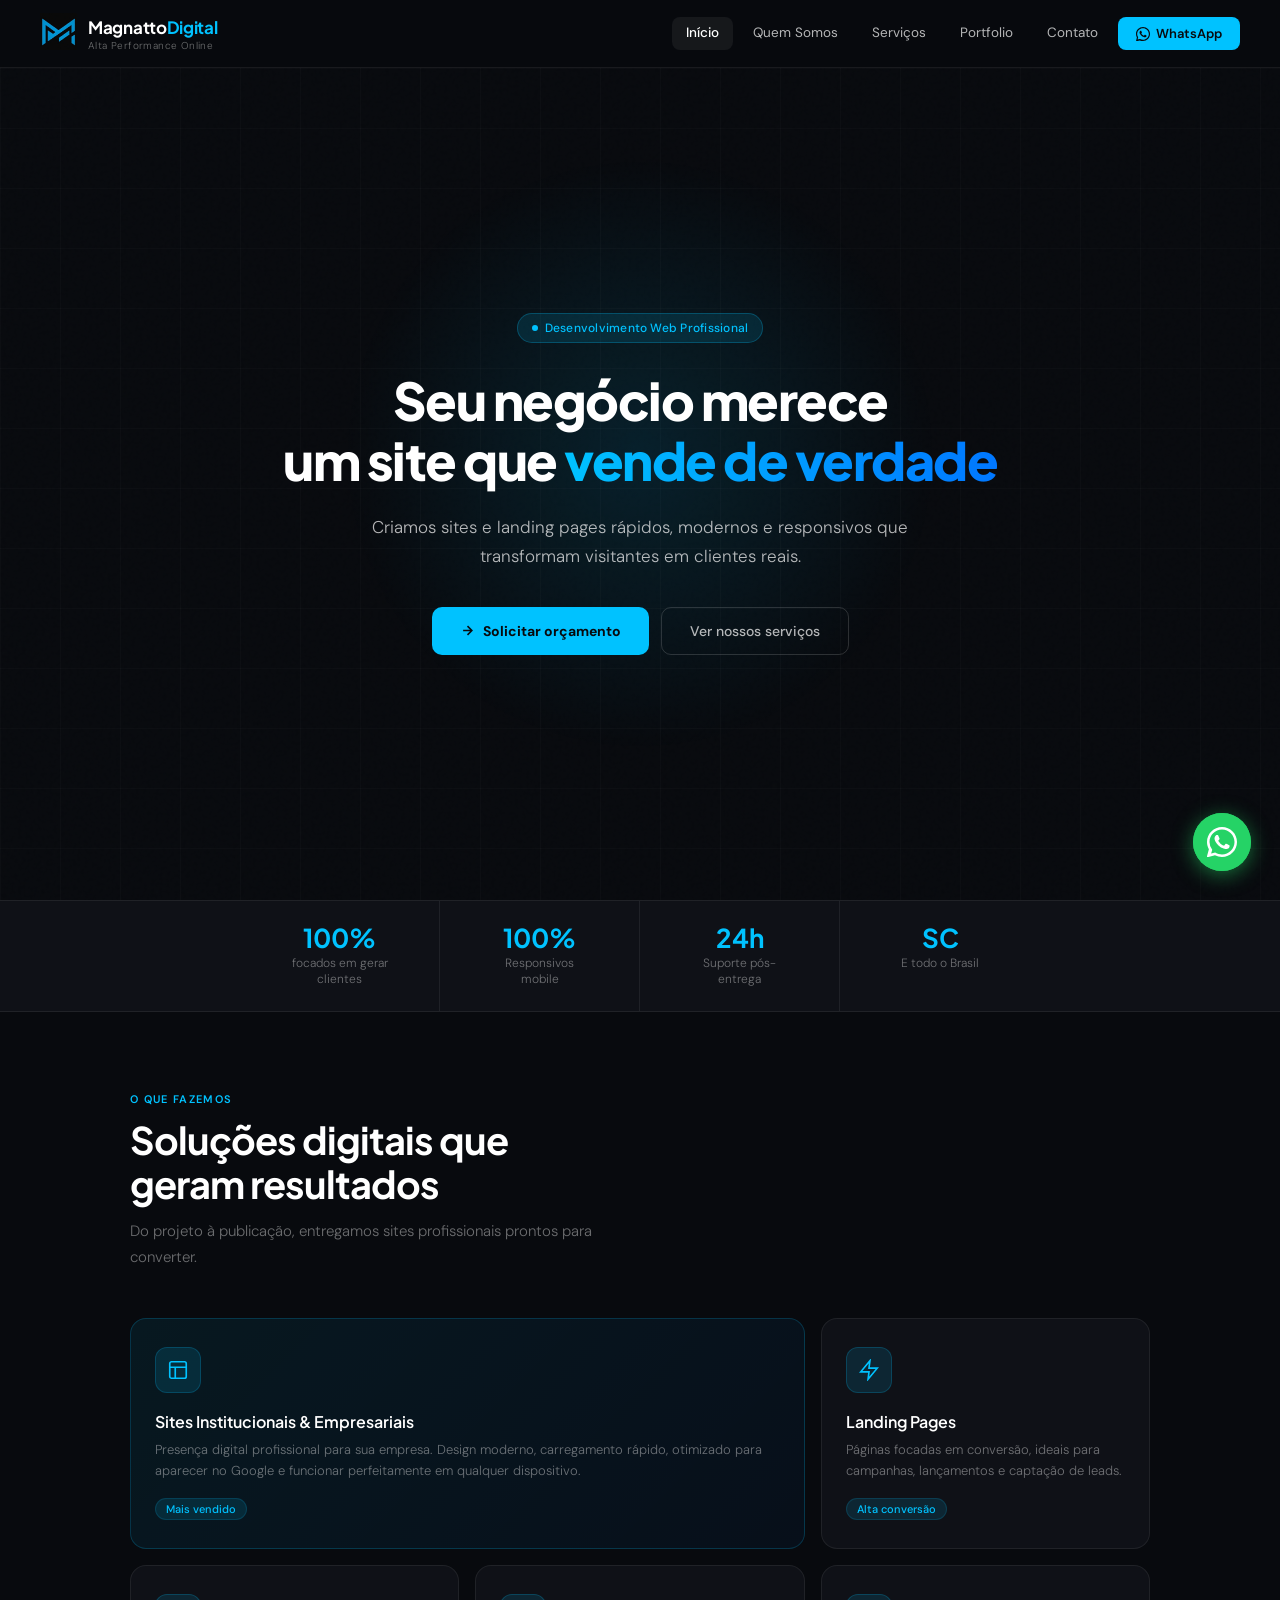
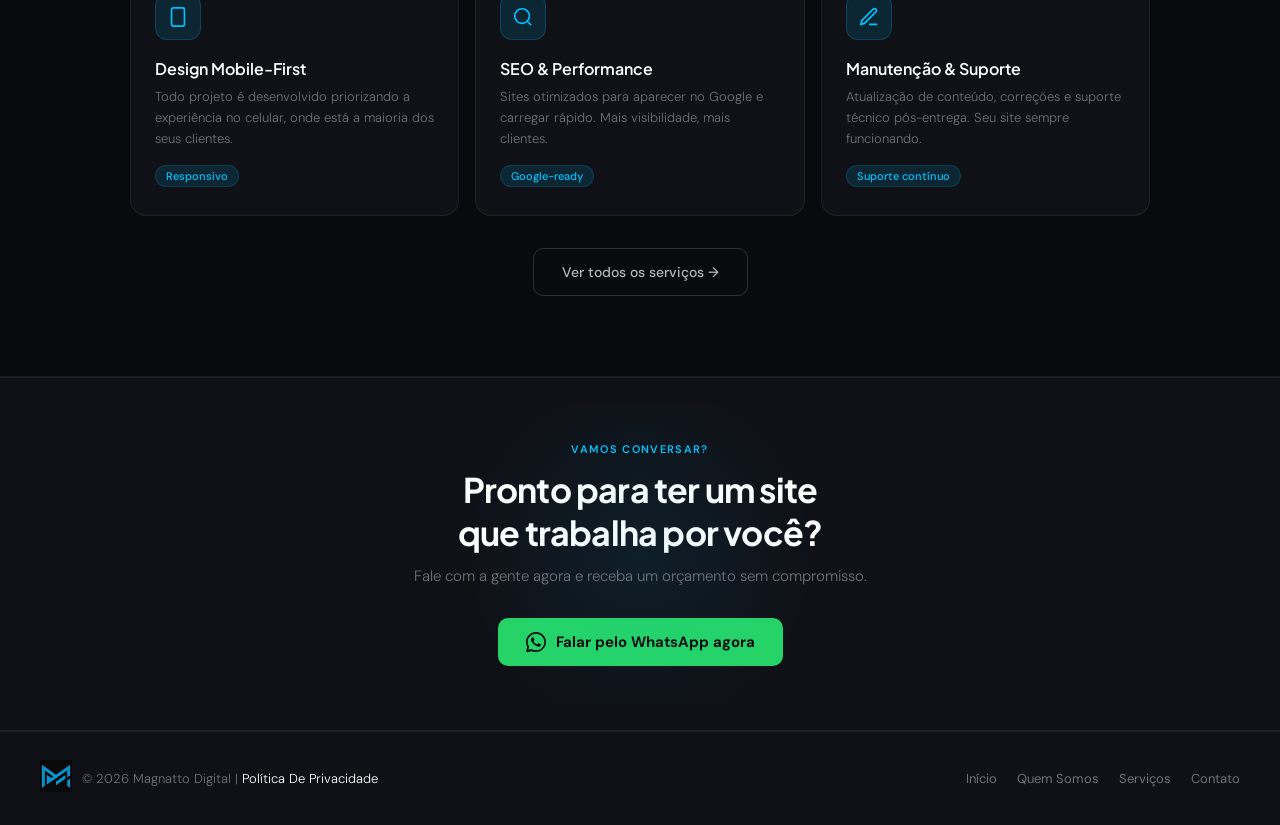
==== index.html @ aeff535b "Add files via upload" ====
<!DOCTYPE html>
<html lang="pt-BR">
<head>
  <meta charset="UTF-8"/>
  <meta name="viewport" content="width=device-width, initial-scale=1.0"/>
  <title>Magnatto Digital — Criação de Sites Profissionais</title>
  <meta name="description" content="Criamos sites e landing pages profissionais que geram clientes. Rápidos, modernos e responsivos."/>
  <link rel="stylesheet" href="style.css"/>
  <link rel="icon" href="favicon.png" type="image/svg+xml"/>
</head>
<body>

<!-- NAVBAR -->
<nav class="nav">
  <a href="index.html" class="logo">
    <div class="logo-mark">
      <img src="favicon.png" alt="logo" style="width:37px;height:37px;" >
    </div>
    <div>
      <div class="logo-text">Magnatto<span>Digital</span></div>
      <div class="logo-tagline">Alta Performance Online</div>
    </div>
  </a>
  <div class="nav-links">
    <a href="index.html" class="active">Início</a>
    <a href="quem-somos.html">Quem Somos</a>
    <a href="servicos.html">Serviços</a>
    <a href="portfolio.html">Portfolio</a>
    <a href="contato.html">Contato</a>
    <a href="#" class="nav-cta" data-wpp="">
      <svg width="14" height="14" viewBox="0 0 24 24" fill="currentColor"><path d="M17.472 14.382c-.297-.149-1.758-.867-2.03-.967-.273-.099-.471-.148-.67.15-.197.297-.767.966-.94 1.164-.173.199-.347.223-.644.075-.297-.15-1.255-.463-2.39-1.475-.883-.788-1.48-1.761-1.653-2.059-.173-.297-.018-.458.13-.606.134-.133.298-.347.446-.52.149-.174.198-.298.298-.497.099-.198.05-.371-.025-.52-.075-.149-.669-1.612-.916-2.207-.242-.579-.487-.5-.669-.51-.173-.008-.371-.01-.57-.01-.198 0-.52.074-.792.372-.272.297-1.04 1.016-1.04 2.479 0 1.462 1.065 2.875 1.213 3.074.149.198 2.096 3.2 5.077 4.487.709.306 1.262.489 1.694.625.712.227 1.36.195 1.871.118.571-.085 1.758-.719 2.006-1.413.248-.694.248-1.289.173-1.413-.074-.124-.272-.198-.57-.347z"/><path d="M12 0C5.373 0 0 5.373 0 12c0 2.123.554 4.118 1.522 5.847L.057 23.853a.5.5 0 0 0 .609.608l6.007-1.464A11.939 11.939 0 0 0 12 24c6.627 0 12-5.373 12-12S18.627 0 12 0zm0 22a9.952 9.952 0 0 1-5.093-1.396l-.363-.215-3.769.918.936-3.669-.236-.378A9.952 9.952 0 0 1 2 12C2 6.477 6.477 2 12 2s10 4.477 10 10-4.477 10-10 10z"/></svg>
      WhatsApp
    </a>
  </div>
  <button class="hamburger" id="hamburger" aria-label="Menu">
    <span></span><span></span><span></span>
  </button>
</nav>

<!-- MOBILE MENU -->
<div class="mobile-menu" id="mobileMenu">
  <a href="index.html" class="active">Início</a>
  <a href="quem-somos.html">Quem Somos</a>
  <a href="servicos.html">Serviços</a>
  <a href="contato.html">Contato</a>
  <a href="#" class="mob-wpp" data-wpp="">
    <svg width="16" height="16" viewBox="0 0 24 24" fill="currentColor"><path d="M17.472 14.382c-.297-.149-1.758-.867-2.03-.967-.273-.099-.471-.148-.67.15-.197.297-.767.966-.94 1.164-.173.199-.347.223-.644.075-.297-.15-1.255-.463-2.39-1.475-.883-.788-1.48-1.761-1.653-2.059-.173-.297-.018-.458.13-.606.134-.133.298-.347.446-.52.149-.174.198-.298.298-.497.099-.198.05-.371-.025-.52-.075-.149-.669-1.612-.916-2.207-.242-.579-.487-.5-.669-.51-.173-.008-.371-.01-.57-.01-.198 0-.52.074-.792.372-.272.297-1.04 1.016-1.04 2.479 0 1.462 1.065 2.875 1.213 3.074.149.198 2.096 3.2 5.077 4.487.709.306 1.262.489 1.694.625.712.227 1.36.195 1.871.118.571-.085 1.758-.719 2.006-1.413.248-.694.248-1.289.173-1.413-.074-.124-.272-.198-.57-.347z"/><path d="M12 0C5.373 0 0 5.373 0 12c0 2.123.554 4.118 1.522 5.847L.057 23.853a.5.5 0 0 0 .609.608l6.007-1.464A11.939 11.939 0 0 0 12 24c6.627 0 12-5.373 12-12S18.627 0 12 0zm0 22a9.952 9.952 0 0 1-5.093-1.396l-.363-.215-3.769.918.936-3.669-.236-.378A9.952 9.952 0 0 1 2 12C2 6.477 6.477 2 12 2s10 4.477 10 10-4.477 10-10 10z"/></svg>
    Falar no WhatsApp
  </a>
</div>

<!-- HERO -->
<section class="hero">
  <div class="hero-grid-lines"></div>
  <div class="hero-glow"></div>
  <div class="hero-content">
    <div class="hero-badge">Desenvolvimento Web Profissional</div>
    <h1>Seu negócio merece<br>um site que <span class="highlight">vende de verdade</span></h1>
    <p>Criamos sites e landing pages rápidos, modernos e responsivos que transformam visitantes em clientes reais.</p>
    <div class="hero-actions">
      <a href="#" class="btn-primary" data-wpp="Olá! Quero solicitar um orçamento para criação de site.">
        <svg width="15" height="15" viewBox="0 0 24 24" fill="none" stroke="currentColor" stroke-width="2.5"><path d="M5 12h14M12 5l7 7-7 7"/></svg>
        Solicitar orçamento
      </a>
      <a href="servicos.html" class="btn-ghost">Ver nossos serviços</a>
    </div>
  </div>
</section>

<!-- STATS -->
<div class="stats-bar">
  <div class="stat-item">
    <div class="stat-num">100%</div>
    <div class="stat-label">focados em gerar clientes</div>
  </div>
  <div class="stat-item">
    <div class="stat-num">100%</div>
    <div class="stat-label">Responsivos mobile</div>
  </div>
  <div class="stat-item">
    <div class="stat-num">24h</div>
    <div class="stat-label">Suporte pós-entrega</div>
  </div>
  <div class="stat-item">
    <div class="stat-num">SC</div>
    <div class="stat-label">E todo o Brasil</div>
  </div>
</div>

<!-- SERVIÇOS DESTAQUE -->
<section class="section">
  <div class="section-label">O que fazemos</div>
  <div class="section-title">Soluções digitais que<br>geram resultados</div>
  <div class="section-sub">Do projeto à publicação, entregamos sites profissionais prontos para converter.</div>

  <div class="services-grid">
    <div class="service-card featured-card">
      <div class="service-icon">
        <svg viewBox="0 0 24 24" fill="none" stroke="currentColor" stroke-width="1.8"><rect x="3" y="3" width="18" height="18" rx="2"/><path d="M3 9h18M9 21V9"/></svg>
      </div>
      <div class="service-name">Sites Institucionais & Empresariais</div>
      <div class="service-desc">Presença digital profissional para sua empresa. Design moderno, carregamento rápido, otimizado para aparecer no Google e funcionar perfeitamente em qualquer dispositivo.</div>
      <span class="service-tag">Mais vendido</span>
    </div>

    <div class="service-card">
      <div class="service-icon">
        <svg viewBox="0 0 24 24" fill="none" stroke="currentColor" stroke-width="1.8"><path d="M13 2L3 14h9l-1 8 10-12h-9l1-8z"/></svg>
      </div>
      <div class="service-name">Landing Pages</div>
      <div class="service-desc">Páginas focadas em conversão, ideais para campanhas, lançamentos e captação de leads.</div>
      <span class="service-tag">Alta conversão</span>
    </div>

    <div class="service-card">
      <div class="service-icon">
        <svg viewBox="0 0 24 24" fill="none" stroke="currentColor" stroke-width="1.8"><rect x="5" y="2" width="14" height="20" rx="2"/><path d="M12 18h.01"/></svg>
      </div>
      <div class="service-name">Design Mobile-First</div>
      <div class="service-desc">Todo projeto é desenvolvido priorizando a experiência no celular, onde está a maioria dos seus clientes.</div>
      <span class="service-tag">Responsivo</span>
    </div>

    <div class="service-card">
      <div class="service-icon">
        <svg viewBox="0 0 24 24" fill="none" stroke="currentColor" stroke-width="1.8"><circle cx="11" cy="11" r="8"/><path d="M21 21l-4.35-4.35"/></svg>
      </div>
      <div class="service-name">SEO & Performance</div>
      <div class="service-desc">Sites otimizados para aparecer no Google e carregar rápido. Mais visibilidade, mais clientes.</div>
      <span class="service-tag">Google-ready</span>
    </div>

    <div class="service-card">
      <div class="service-icon">
        <svg viewBox="0 0 24 24" fill="none" stroke="currentColor" stroke-width="1.8"><path d="M12 20h9M16.5 3.5a2.121 2.121 0 0 1 3 3L7 19l-4 1 1-4L16.5 3.5z"/></svg>
      </div>
      <div class="service-name">Manutenção & Suporte</div>
      <div class="service-desc">Atualização de conteúdo, correções e suporte técnico pós-entrega. Seu site sempre funcionando.</div>
      <span class="service-tag">Suporte contínuo</span>
    </div>
  </div>

  <div style="text-align:center; margin-top:32px;">
    <a href="servicos.html" class="btn-ghost">Ver todos os serviços →</a>
  </div>
</section>

<div class="divider"></div>

<!-- CTA STRIP -->
<div class="cta-strip">
  <div class="cta-strip-glow"></div>
  <div class="section-label" style="justify-content:center; display:flex;">Vamos conversar?</div>
  <h2>Pronto para ter um site<br>que trabalha por você?</h2>
  <p>Fale com a gente agora e receba um orçamento sem compromisso.</p>
  <a href="#" class="btn-wpp" data-wpp="Olá! Gostaria de solicitar um orçamento para meu site.">
    <svg width="20" height="20" viewBox="0 0 24 24" fill="currentColor"><path d="M17.472 14.382c-.297-.149-1.758-.867-2.03-.967-.273-.099-.471-.148-.67.15-.197.297-.767.966-.94 1.164-.173.199-.347.223-.644.075-.297-.15-1.255-.463-2.39-1.475-.883-.788-1.48-1.761-1.653-2.059-.173-.297-.018-.458.13-.606.134-.133.298-.347.446-.52.149-.174.198-.298.298-.497.099-.198.05-.371-.025-.52-.075-.149-.669-1.612-.916-2.207-.242-.579-.487-.5-.669-.51-.173-.008-.371-.01-.57-.01-.198 0-.52.074-.792.372-.272.297-1.04 1.016-1.04 2.479 0 1.462 1.065 2.875 1.213 3.074.149.198 2.096 3.2 5.077 4.487.709.306 1.262.489 1.694.625.712.227 1.36.195 1.871.118.571-.085 1.758-.719 2.006-1.413.248-.694.248-1.289.173-1.413-.074-.124-.272-.198-.57-.347z"/><path d="M12 0C5.373 0 0 5.373 0 12c0 2.123.554 4.118 1.522 5.847L.057 23.853a.5.5 0 0 0 .609.608l6.007-1.464A11.939 11.939 0 0 0 12 24c6.627 0 12-5.373 12-12S18.627 0 12 0zm0 22a9.952 9.952 0 0 1-5.093-1.396l-.363-.215-3.769.918.936-3.669-.236-.378A9.952 9.952 0 0 1 2 12C2 6.477 6.477 2 12 2s10 4.477 10 10-4.477 10-10 10z"/></svg>
    Falar pelo WhatsApp agora
  </a>
</div>

<!-- botao de whatsapp no canto inferior -->
<a href="#" class="fab-whatsapp" id="fabWhatsapp" aria-label="Falar pelo WhatsApp">
    <svg viewBox="0 0 24 24" fill="currentColor" aria-hidden="true"><path d="M17.472 14.382c-.297-.149-1.758-.867-2.03-.967-.273-.099-.471-.148-.67.15-.197.297-.767.966-.94 1.164-.173.199-.347.223-.644.075-.297-.15-1.255-.463-2.39-1.475-.883-.788-1.48-1.761-1.653-2.059-.173-.297-.018-.458.13-.606.134-.133.298-.347.446-.52.149-.174.198-.298.298-.497.099-.198.05-.371-.025-.52-.075-.149-.669-1.612-.916-2.207-.242-.579-.487-.5-.669-.51-.173-.008-.371-.01-.57-.01-.198 0-.52.074-.792.372-.272.297-1.04 1.016-1.04 2.479 0 1.462 1.065 2.875 1.213 3.074.149.198 2.096 3.2 5.077 4.487.709.306 1.262.489 1.694.625.712.227 1.36.195 1.871.118.571-.085 1.758-.719 2.006-1.413.248-.694.248-1.289.173-1.413-.074-.124-.272-.198-.57-.347z"/><path d="M12 0C5.373 0 0 5.373 0 12c0 2.115.549 4.099 1.51 5.824L.036 23.145a.75.75 0 0 0 .916.898l5.424-1.419A11.943 11.943 0 0 0 12 24c6.627 0 12-5.373 12-12S18.627 0 12 0zm0 22c-1.854 0-3.6-.5-5.105-1.373l-.367-.214-3.214.84.875-3.131-.232-.381A9.956 9.956 0 0 1 2 12C2 6.477 6.477 2 12 2s10 4.477 10 10-4.477 10-10 10z"/></svg>
    <span class="fab-whatsapp__tooltip">Fale conosco!</span>
</a>

<!-- FOOTER -->
<footer>
  <div class="logo" style="gap:10px;">
    <div class="logo-mark">
      <img src="favicon.png" alt="logo"  style="width:32px;height:32px;">
    </div>
    <div class="footer-copy">© 2026 Magnatto Digital |
      <a href="politicadeprivacidade.html" class="politica">Política De Privacidade</a>
    </div>
  </div>
  <div class="footer-links">
    <a href="index.html">Início</a>
    <a href="quem-somos.html">Quem Somos</a>
    <a href="servicos.html">Serviços</a>
    <a href="contato.html">Contato</a>
  </div>
</footer>

<script src="script.js"></script>
</body>
</html>
---- style.css ----
@import url('https://fonts.googleapis.com/css2?family=Plus+Jakarta+Sans:wght@400;500;600;700;800&family=DM+Sans:ital,opsz,wght@0,9..40,300;0,9..40,400;0,9..40,500;1,9..40,300&display=swap');

* { box-sizing: border-box; margin: 0; padding: 0; }

:root {
  --black: #080A0E;
  --surface: #0F1117;
  --surface2: #161820;
  --border: rgba(255,255,255,0.07);
  --border-hover: rgba(255,255,255,0.15);
  --white: #FFFFFF;
  --white-70: rgba(255,255,255,0.7);
  --white-40: rgba(255,255,255,0.4);
  --white-10: rgba(255,255,255,0.06);
  --accent: #00C2FF;
  --accent-dim: rgba(0,194,255,0.12);
  --accent-glow: rgba(0,194,255,0.3);
  --gold: #F0B429;
  --gold-dim: rgba(240,180,41,0.1);
  --radius: 10px;
  --radius-lg: 16px;
}

html { scroll-behavior: smooth; }

body {
  font-family: 'DM Sans', sans-serif;
  background: var(--black);
  color: var(--white);
  -webkit-font-smoothing: antialiased;
}

/* ===== NOISE TEXTURE OVERLAY ===== */
body::before {
  content: '';
  position: fixed;
  inset: 0;
  background-image: url("data:image/svg+xml,%3Csvg viewBox='0 0 256 256' xmlns='http://www.w3.org/2000/svg'%3E%3Cfilter id='noise'%3E%3CfeTurbulence type='fractalNoise' baseFrequency='0.9' numOctaves='4' stitchTiles='stitch'/%3E%3C/filter%3E%3Crect width='100%25' height='100%25' filter='url(%23noise)' opacity='0.04'/%3E%3C/svg%3E");
  pointer-events: none;
  z-index: 0;
  opacity: 0.4;
}

/* ===== NAVBAR ===== */
.nav {
  display: flex;
  justify-content: space-between;
  align-items: center;
  padding: 0 40px;
  height: 68px;
  border-bottom: 1px solid var(--border);
  background: rgba(8,10,14,0.85);
  backdrop-filter: blur(20px);
  -webkit-backdrop-filter: blur(20px);
  position: sticky;
  top: 0;
  z-index: 100;
}

.logo {
  display: flex;
  align-items: center;
  gap: 11px;
  text-decoration: none;
}



.logo-text {
  font-family: 'Plus Jakarta Sans', sans-serif;
  font-weight: 700;
  font-size: 17px;
  color: var(--white);
  letter-spacing: -0.3px;
}

.logo-text span { color: var(--accent); }

.logo-tagline {
  font-size: 10px;
  color: var(--white-40);
  font-weight: 300;
  letter-spacing: 0.04em;
  margin-top: 1px;
}

.nav-links {
  display: flex;
  gap: 6px;
}

.nav-links a {
  font-size: 13.5px;
  color: var(--white-70);
  text-decoration: none;
  padding: 7px 14px;
  border-radius: 8px;
  transition: all 0.2s;
  font-weight: 400;
}

.nav-links a:hover { color: var(--white); background: var(--white-10); }
.nav-links a.active { color: var(--white); background: var(--white-10); font-weight: 500; }

.nav-cta {
  background: var(--accent);
  color: var(--black) !important;
  font-weight: 600 !important;
  padding: 8px 18px !important;
  border-radius: 8px !important;
  font-size: 13px !important;
  display: flex;
  align-items: center;
  gap: 6px;
  transition: all 0.2s !important;
  text-decoration: none;
}

.nav-cta:hover {
  background: #33CFFF !important;
  transform: translateY(-1px);
  box-shadow: 0 4px 20px var(--accent-glow) !important;
}

/* Hamburger */
.hamburger {
  display: none;
  flex-direction: column;
  gap: 5px;
  background: none;
  border: none;
  cursor: pointer;
  padding: 6px;
  border-radius: 8px;
}
.hamburger span {
  display: block;
  width: 22px;
  height: 2px;
  background: var(--white);
  border-radius: 2px;
  transition: transform 0.25s ease, opacity 0.2s ease;
  transform-origin: center;
}
.hamburger.open span:nth-child(1) { transform: translateY(7px) rotate(45deg); }
.hamburger.open span:nth-child(2) { opacity: 0; transform: scaleX(0); }
.hamburger.open span:nth-child(3) { transform: translateY(-7px) rotate(-45deg); }

.mobile-menu {
  display: none;
  flex-direction: column;
  position: fixed;
  top: 68px;
  left: 0; right: 0;
  background: rgba(8,10,14,0.97);
  backdrop-filter: blur(20px);
  border-bottom: 1px solid var(--border);
  z-index: 99;
  padding: 12px 0 20px;
  animation: slideDown 0.2s ease;
}
.mobile-menu.open { display: flex; }
@keyframes slideDown {
  from { opacity: 0; transform: translateY(-8px); }
  to   { opacity: 1; transform: translateY(0); }
}
.mobile-menu a {
  padding: 14px 28px;
  font-size: 15px;
  color: var(--white-70);
  text-decoration: none;
  transition: color 0.15s, background 0.15s;
  font-family: 'DM Sans', sans-serif;
}
.mobile-menu a:hover, .mobile-menu a.active { color: var(--white); background: var(--white-10); }
.mobile-menu .mob-wpp {
  margin: 12px 20px 0;
  background: #25D366;
  color: var(--black) !important;
  font-weight: 600 !important;
  border-radius: 10px;
  justify-content: center;
  display: flex;
  align-items: center;
  gap: 8px;
}

/* ===== HERO ===== */
.hero {
  min-height: calc(100vh - 68px);
  display: flex;
  align-items: center;
  justify-content: center;
  padding: 80px 40px;
  position: relative;
  overflow: hidden;
  text-align: center;
}

.hero-glow {
  position: absolute;
  width: 600px;
  height: 600px;
  background: radial-gradient(circle, rgba(0,194,255,0.12) 0%, transparent 70%);
  top: 50%;
  left: 50%;
  transform: translate(-50%, -55%);
  pointer-events: none;
}

.hero-grid-lines {
  position: absolute;
  inset: 0;
  background-image:
    linear-gradient(rgba(255,255,255,0.02) 1px, transparent 1px),
    linear-gradient(90deg, rgba(255,255,255,0.02) 1px, transparent 1px);
  background-size: 60px 60px;
  pointer-events: none;
}

.hero-content { position: relative; z-index: 2; max-width: 780px; }

.hero-badge {
  display: inline-flex;
  align-items: center;
  gap: 7px;
  background: var(--accent-dim);
  border: 1px solid rgba(0,194,255,0.25);
  color: var(--accent);
  font-size: 12px;
  font-weight: 500;
  padding: 6px 14px;
  border-radius: 20px;
  margin-bottom: 28px;
  letter-spacing: 0.02em;
}

.hero-badge::before {
  content: '';
  width: 6px; height: 6px;
  border-radius: 50%;
  background: var(--accent);
  animation: pulse 2s infinite;
}

@keyframes pulse {
  0%, 100% { opacity: 1; transform: scale(1); }
  50% { opacity: 0.5; transform: scale(0.8); }
}

.hero h1 {
  font-family: 'Plus Jakarta Sans', sans-serif;
  font-size: clamp(28px, 4.5vw, 52px);
  font-weight: 800;
  line-height: 1.15;
  letter-spacing: -1.5px;
  color: var(--white);
  margin-bottom: 22px;
}

.hero h1 .highlight {
  background: linear-gradient(90deg, var(--accent), #0077FF);
  -webkit-background-clip: text;
  -webkit-text-fill-color: transparent;
  background-clip: text;
}

.hero p {
  font-size: 17px;
  color: var(--white-70);
  line-height: 1.7;
  max-width: 560px;
  margin: 0 auto 36px;
  font-weight: 300;
}

.hero-actions {
  display: flex;
  gap: 12px;
  justify-content: center;
  flex-wrap: wrap;
}

.btn-primary {
  background: var(--accent);
  color: var(--black);
  border: none;
  padding: 14px 28px;
  border-radius: var(--radius);
  font-size: 14px;
  font-weight: 700;
  cursor: pointer;
  font-family: 'DM Sans', sans-serif;
  transition: all 0.2s;
  display: inline-flex;
  align-items: center;
  gap: 8px;
  text-decoration: none;
}

.btn-primary:hover {
  background: #33CFFF;
  transform: translateY(-2px);
  box-shadow: 0 8px 30px var(--accent-glow);
}

.btn-ghost {
  background: transparent;
  color: var(--white-70);
  border: 1px solid var(--border-hover);
  padding: 14px 28px;
  border-radius: var(--radius);
  font-size: 14px;
  font-weight: 500;
  cursor: pointer;
  font-family: 'DM Sans', sans-serif;
  transition: all 0.2s;
  text-decoration: none;
  display: inline-flex;
  align-items: center;
  gap: 8px;
}

.btn-ghost:hover {
  color: var(--white);
  border-color: rgba(255,255,255,0.3);
  background: var(--white-10);
}

.btn-wpp {
  background: #25D366;
  color: var(--black);
  border: none;
  padding: 14px 28px;
  border-radius: var(--radius);
  font-size: 15px;
  font-weight: 700;
  cursor: pointer;
  font-family: 'DM Sans', sans-serif;
  transition: all 0.2s;
  display: inline-flex;
  align-items: center;
  gap: 10px;
  text-decoration: none;
}

.btn-wpp:hover {
  background: #1ebe5a;
  transform: translateY(-2px);
  box-shadow: 0 8px 30px rgba(37,211,102,0.3);
}

/* ===== STATS BAR ===== */
.stats-bar {
  display: flex;
  justify-content: center;
  border-top: 1px solid var(--border);
  border-bottom: 1px solid var(--border);
  background: var(--surface);
}

.stat-item {
  padding: 24px 48px;
  text-align: center;
  border-right: 1px solid var(--border);
  flex: 1;
  max-width: 200px;
}
.stat-item:last-child { border-right: none; }

.stat-num {
  font-family: 'Plus Jakarta Sans', sans-serif;
  font-size: 26px;
  font-weight: 700;
  color: var(--accent);
  line-height: 1;
}

.stat-label {
  font-size: 12px;
  color: var(--white-40);
  margin-top: 4px;
  font-weight: 300;
}

/* ===== SECTIONS ===== */
.section {
  padding: 80px 40px;
  max-width: 1100px;
  margin: 0 auto;
}

.section-label {
  font-size: 11px;
  font-weight: 600;
  color: var(--accent);
  letter-spacing: 0.12em;
  text-transform: uppercase;
  margin-bottom: 12px;
}

.section-title {
  font-family: 'Plus Jakarta Sans', sans-serif;
  font-size: clamp(26px, 4vw, 38px);
  font-weight: 700;
  color: var(--white);
  letter-spacing: -1px;
  line-height: 1.15;
  margin-bottom: 14px;
}

.section-sub {
  font-size: 15px;
  color: var(--white-40);
  line-height: 1.7;
  max-width: 520px;
  font-weight: 300;
  margin-bottom: 48px;
}

/* ===== SERVICES GRID ===== */
.services-grid {
  display: grid;
  grid-template-columns: repeat(3, 1fr);
  gap: 16px;
}

.service-card {
  background: var(--surface);
  border: 1px solid var(--border);
  border-radius: var(--radius-lg);
  padding: 28px 24px;
  transition: all 0.25s;
  position: relative;
  overflow: hidden;
}

.service-card::before {
  content: '';
  position: absolute;
  inset: 0;
  background: linear-gradient(135deg, var(--accent-dim), transparent);
  opacity: 0;
  transition: opacity 0.3s;
  border-radius: var(--radius-lg);
}

.service-card:hover {
  border-color: rgba(0,194,255,0.3);
  transform: translateY(-3px);
  box-shadow: 0 12px 40px rgba(0,0,0,0.4);
}

.service-card:hover::before { opacity: 1; }

.service-icon {
  width: 46px;
  height: 46px;
  background: var(--accent-dim);
  border: 1px solid rgba(0,194,255,0.2);
  border-radius: 12px;
  display: flex;
  align-items: center;
  justify-content: center;
  margin-bottom: 18px;
  position: relative;
}

.service-icon svg { width: 22px; height: 22px; color: var(--accent); }

.service-name {
  font-family: 'Plus Jakarta Sans', sans-serif;
  font-size: 16px;
  font-weight: 600;
  color: var(--white);
  margin-bottom: 8px;
}

.service-desc {
  font-size: 13px;
  color: var(--white-40);
  line-height: 1.6;
  font-weight: 300;
}

.service-tag {
  display: inline-block;
  margin-top: 16px;
  font-size: 11px;
  font-weight: 500;
  padding: 3px 10px;
  border-radius: 20px;
  background: var(--accent-dim);
  color: var(--accent);
  border: 1px solid rgba(0,194,255,0.15);
}

/* ===== FEATURED (destaque) ===== */
.featured-card {
  grid-column: span 2;
  background: linear-gradient(135deg, rgba(0,194,255,0.08), rgba(0,119,255,0.05));
  border: 1px solid rgba(0,194,255,0.2);
}

/* ===== CTA STRIP ===== */
.cta-strip {
  background: var(--surface);
  border-top: 1px solid var(--border);
  border-bottom: 1px solid var(--border);
  padding: 64px 40px;
  text-align: center;
  position: relative;
  overflow: hidden;
}

.cta-strip-glow {
  position: absolute;
  width: 400px;
  height: 300px;
  background: radial-gradient(circle, rgba(0,194,255,0.08) 0%, transparent 70%);
  top: 50%;
  left: 50%;
  transform: translate(-50%, -50%);
  pointer-events: none;
}

.cta-strip h2 {
  font-family: 'Plus Jakarta Sans', sans-serif;
  font-size: clamp(22px, 3.5vw, 34px);
  font-weight: 700;
  letter-spacing: -0.8px;
  margin-bottom: 12px;
}

.cta-strip p {
  font-size: 15px;
  color: var(--white-40);
  margin-bottom: 32px;
  font-weight: 300;
}

/* ===== FOOTER ===== */
footer {
  border-top: 1px solid var(--border);
  padding: 28px 40px;
  display: flex;
  justify-content: space-between;
  align-items: center;
  flex-wrap: wrap;
  gap: 12px;
  background: var(--surface);
}

.footer-copy {
  font-size: 13px;
  color: var(--white-40);
  font-weight: 300;
}

.footer-links {
  display: flex;
  gap: 20px;
}

.footer-links a {
  font-size: 13px;
  color: var(--white-40);
  text-decoration: none;
  transition: color 0.15s;
}

.footer-links a:hover { color: var(--white-70); }

/* ===== PAGE HERO (inner pages) ===== */
.page-hero {
  padding: 72px 40px 56px;
  text-align: center;
  border-bottom: 1px solid var(--border);
  background: var(--surface);
  position: relative;
  overflow: hidden;
}

.page-hero-glow {
  position: absolute;
  width: 500px;
  height: 300px;
  background: radial-gradient(circle, rgba(0,194,255,0.07) 0%, transparent 70%);
  top: 0; left: 50%;
  transform: translateX(-50%);
  pointer-events: none;
}

.page-hero h1 {
  font-family: 'Plus Jakarta Sans', sans-serif;
  font-size: clamp(28px, 4vw, 44px);
  font-weight: 800;
  letter-spacing: -1.5px;
  margin-bottom: 12px;
}

.page-hero p {
  font-size: 15px;
  color: var(--white-40);
  max-width: 480px;
  margin: 0 auto;
  font-weight: 300;
  line-height: 1.7;
}

/* ===== CARDS GRID ===== */
.cards-grid {
  display: grid;
  grid-template-columns: repeat(2, 1fr);
  gap: 16px;
}

.info-card {
  background: var(--surface);
  border: 1px solid var(--border);
  border-radius: var(--radius-lg);
  padding: 28px;
  transition: border-color 0.2s;
}

.info-card:hover { border-color: var(--border-hover); }

.info-card-title {
  font-family: 'Plus Jakarta Sans', sans-serif;
  font-size: 17px;
  font-weight: 600;
  color: var(--white);
  margin-bottom: 10px;
}

.info-card-text {
  font-size: 14px;
  color: var(--white-40);
  line-height: 1.7;
  font-weight: 300;
}

/* ===== CONTACT FORM AREA ===== */
.contact-grid {
  display: grid;
  grid-template-columns: 1fr 1fr;
  gap: 32px;
  align-items: start;
}

.contact-info h3 {
  font-family: 'Plus Jakarta Sans', sans-serif;
  font-size: 22px;
  font-weight: 700;
  margin-bottom: 14px;
  letter-spacing: -0.5px;
}

.contact-info p {
  font-size: 14px;
  color: var(--white-40);
  line-height: 1.7;
  margin-bottom: 28px;
  font-weight: 300;
}

.contact-item {
  display: flex;
  align-items: center;
  gap: 12px;
  padding: 14px 0;
  border-bottom: 1px solid var(--border);
}

.contact-item:last-child { border-bottom: none; }

.contact-item-icon {
  width: 36px;
  height: 36px;
  background: var(--accent-dim);
  border-radius: 9px;
  display: flex;
  align-items: center;
  justify-content: center;
  flex-shrink: 0;
}

.contact-item-icon svg { width: 17px; height: 17px; color: var(--accent); }

.contact-item-label {
  font-size: 11px;
  color: var(--white-40);
  text-transform: uppercase;
  letter-spacing: 0.06em;
  font-weight: 500;
  margin-bottom: 2px;
}

.contact-item-value {
  font-size: 14px;
  color: var(--white-70);
  font-weight: 400;
}

/* ===== PROCESS STEPS ===== */
.steps-list {
  display: flex;
  flex-direction: column;
  gap: 0;
}

.step {
  display: flex;
  gap: 20px;
  padding: 24px 0;
  border-bottom: 1px solid var(--border);
  position: relative;
}

.step:last-child { border-bottom: none; }

.step-num {
  font-family: 'Plus Jakarta Sans', sans-serif;
  font-size: 11px;
  font-weight: 700;
  color: var(--accent);
  letter-spacing: 0.08em;
  width: 36px;
  flex-shrink: 0;
  padding-top: 2px;
}

.step-title {
  font-family: 'Plus Jakarta Sans', sans-serif;
  font-size: 16px;
  font-weight: 600;
  color: var(--white);
  margin-bottom: 6px;
}

.step-desc {
  font-size: 13px;
  color: var(--white-40);
  line-height: 1.6;
  font-weight: 300;
}

/* ===== DIVIDER ===== */
.divider {
  height: 1px;
  background: var(--border);
  margin: 0;
}

/* ===== RESPONSIVE ===== */
@media (max-width: 768px) {
  .nav { padding: 0 20px; }
  .nav-links, .nav-cta { display: none; }
  .hamburger { display: flex; }

  .hero { padding: 60px 24px; min-height: auto; }
  .hero h1 { letter-spacing: -1px; }
  .hero p { font-size: 15px; }

  .stats-bar { flex-wrap: wrap; }
  .stat-item { border-right: none; border-bottom: 1px solid var(--border); padding: 18px 24px; max-width: 50%; flex: 0 0 50%; }
  .stat-item:nth-child(2n) { border-right: none; }

  .section { padding: 56px 24px; }
  .services-grid { grid-template-columns: 1fr; }
  .featured-card { grid-column: span 1; }
  .cards-grid { grid-template-columns: 1fr; }
  .contact-grid { grid-template-columns: 1fr; }

  .page-hero { padding: 48px 24px 40px; }
  .cta-strip { padding: 48px 24px; }
  footer { padding: 24px 20px; flex-direction: column; text-align: center; }
}

.fab-whatsapp {
  position: fixed;
  bottom: 1.8rem;
  right: 1.8rem;
  z-index: 800;
  width: 58px; height: 58px;
  background: #25d366;
  border-radius: 50%;
  display: flex;
  align-items: center;
  justify-content: center;
  box-shadow: 0 4px 20px rgba(37,211,102,0.5);
  transition: transform var(--trans), box-shadow var(--trans);
  animation: fabPop 0.6s var(--ease) 1s both;
}
.fab-whatsapp:hover {
  transform: scale(1.1);
  box-shadow: 0 8px 30px rgba(37,211,102,0.6);
}
.fab-whatsapp svg { width: 30px; height: 30px; color: var(--white); }

/* Pulse ring */
.fab-whatsapp::before {
  content: '';
  position: absolute;
  width: 100%; height: 100%;
  border-radius: 50%;
  background: #25d366;
  animation: pulse 2.5s ease-out infinite;
  z-index: -1;
}

/* Tooltip */
.fab-whatsapp__tooltip {
  position: absolute;
  right: calc(100% + 12px);
  background: var(--green-900);
  color: var(--white);
  font-size: 0.8rem;
  font-weight: 600;
  padding: 0.4rem 0.8rem;
  border-radius: var(--radius-sm);
  white-space: nowrap;
  pointer-events: none;
  opacity: 0;
  transform: translateX(6px);
  transition: opacity var(--trans), transform var(--trans);
}
.fab-whatsapp__tooltip::after {
  content: '';
  position: absolute;
  top: 50%; right: -5px;
  transform: translateY(-50%);
  border: 5px solid transparent;
  border-left-color: var(--green-900);
  border-right: 0;
}
.fab-whatsapp:hover .fab-whatsapp__tooltip {
  opacity: 1;
  transform: translateX(0);
}

.politica{
  color: white;
  text-decoration: none;
}
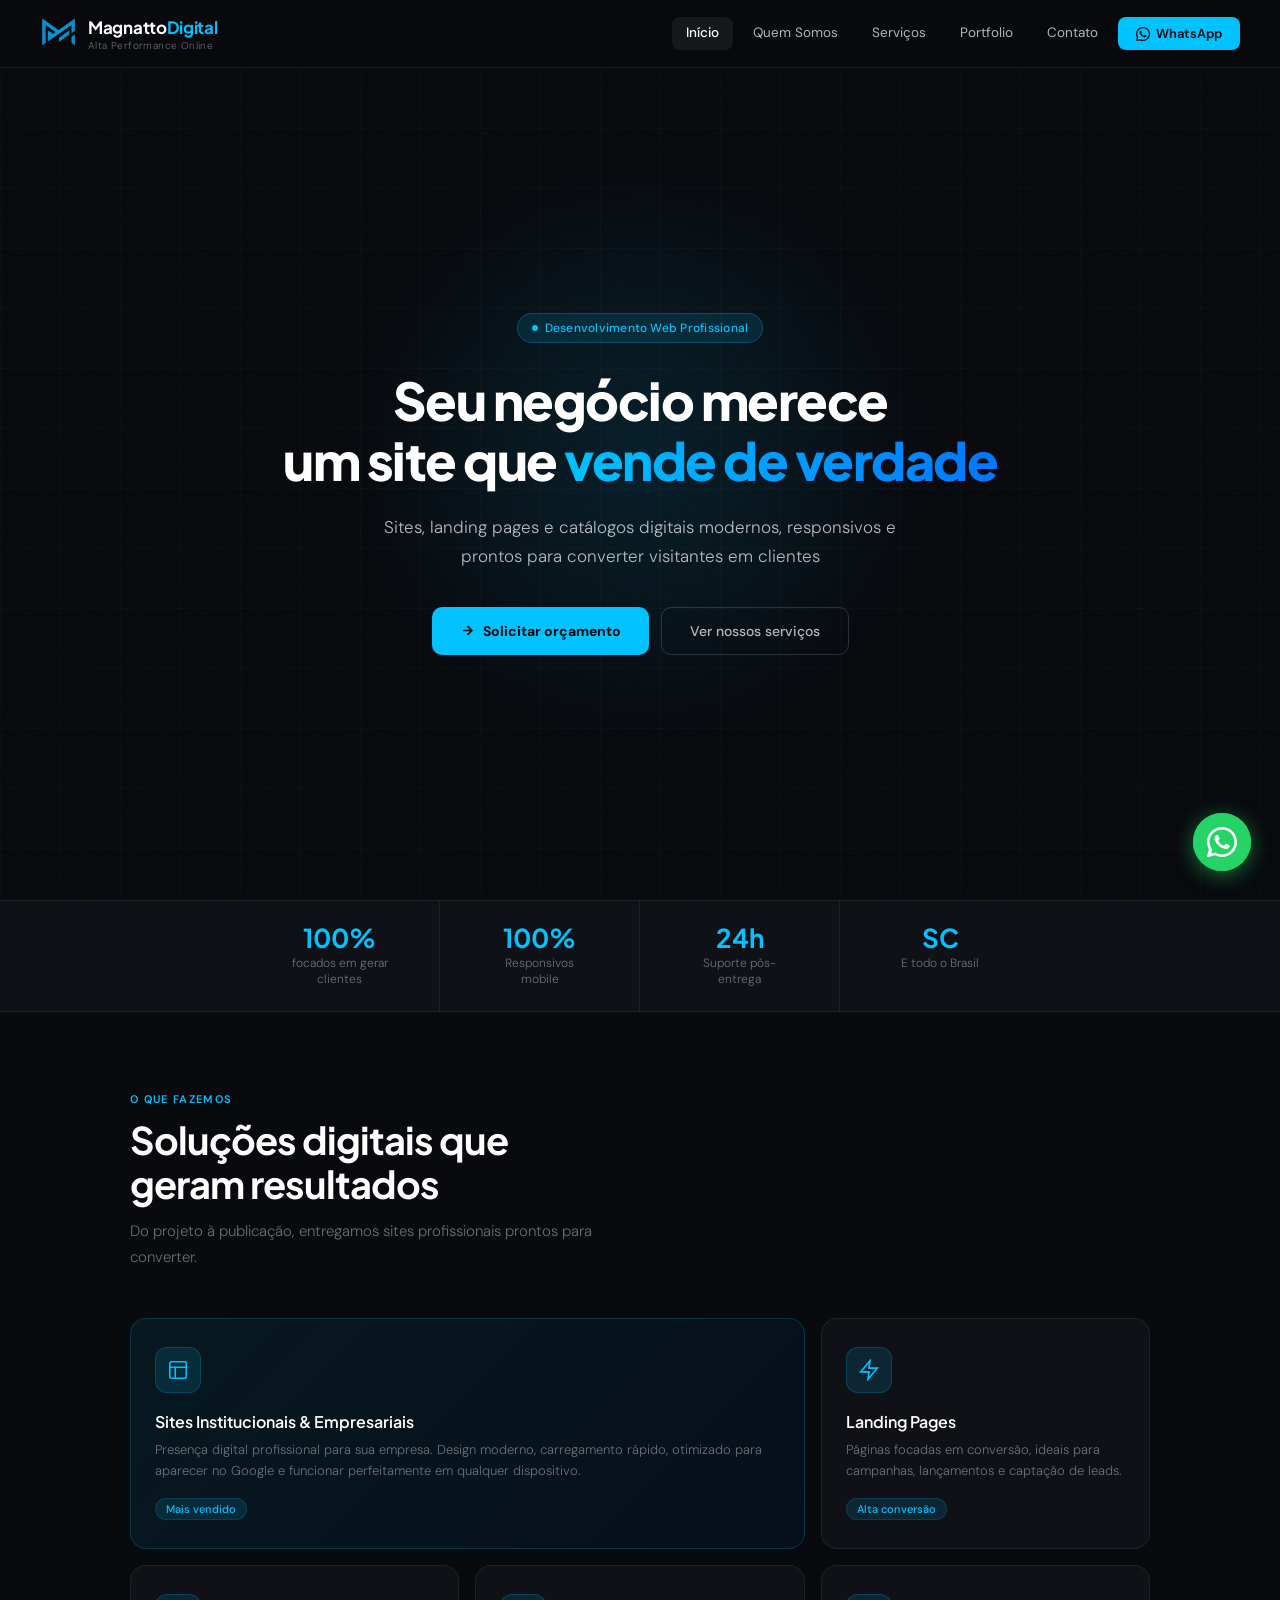
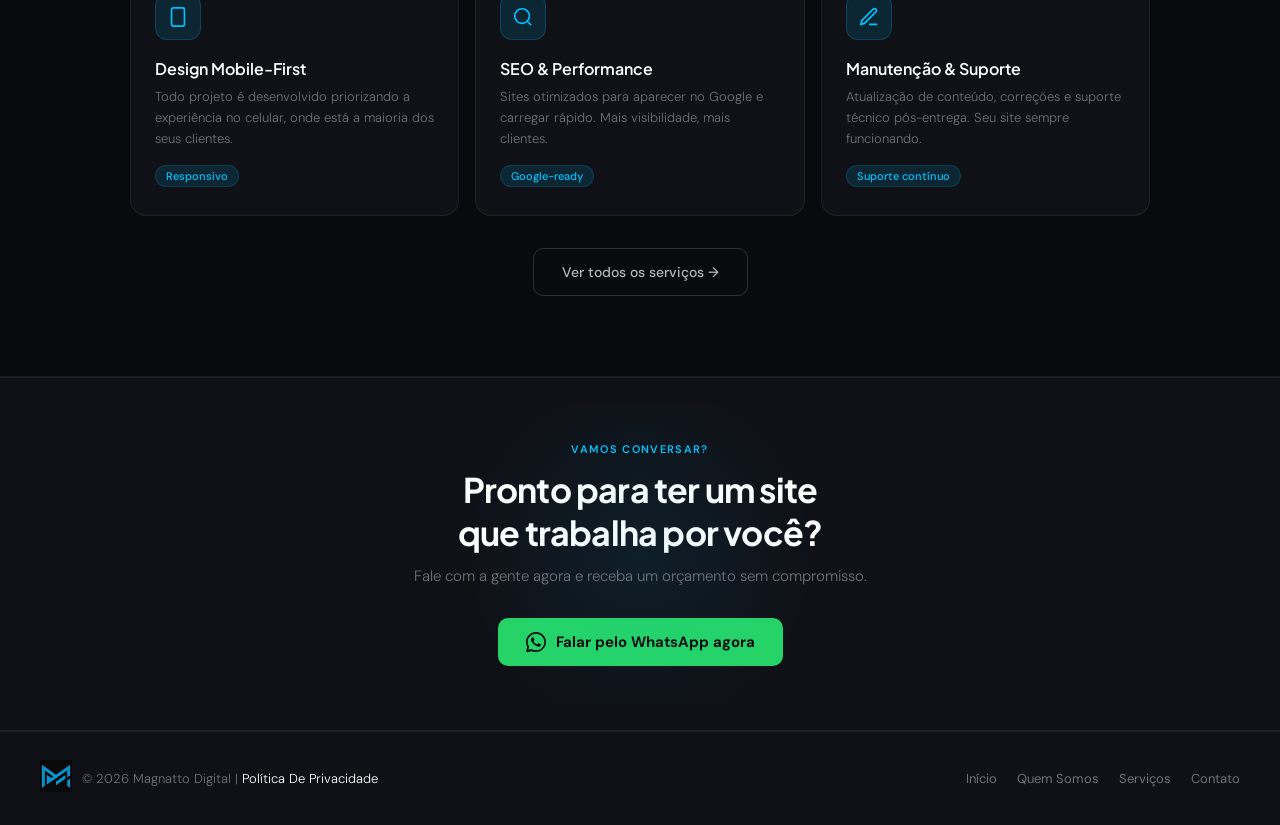
==== commit 7d10c22d: "Add files via upload" ====
--- a/index.html
+++ b/index.html
@@ -56,7 +56,7 @@
   <div class="hero-content">
     <div class="hero-badge">Desenvolvimento Web Profissional</div>
     <h1>Seu negócio merece<br>um site que <span class="highlight">vende de verdade</span></h1>
-    <p>Criamos sites e landing pages rápidos, modernos e responsivos que transformam visitantes em clientes reais.</p>
+    <p>Sites, landing pages e catálogos digitais modernos, responsivos e prontos para converter visitantes em clientes</p>
     <div class="hero-actions">
       <a href="#" class="btn-primary" data-wpp="Olá! Quero solicitar um orçamento para criação de site.">
         <svg width="15" height="15" viewBox="0 0 24 24" fill="none" stroke="currentColor" stroke-width="2.5"><path d="M5 12h14M12 5l7 7-7 7"/></svg>
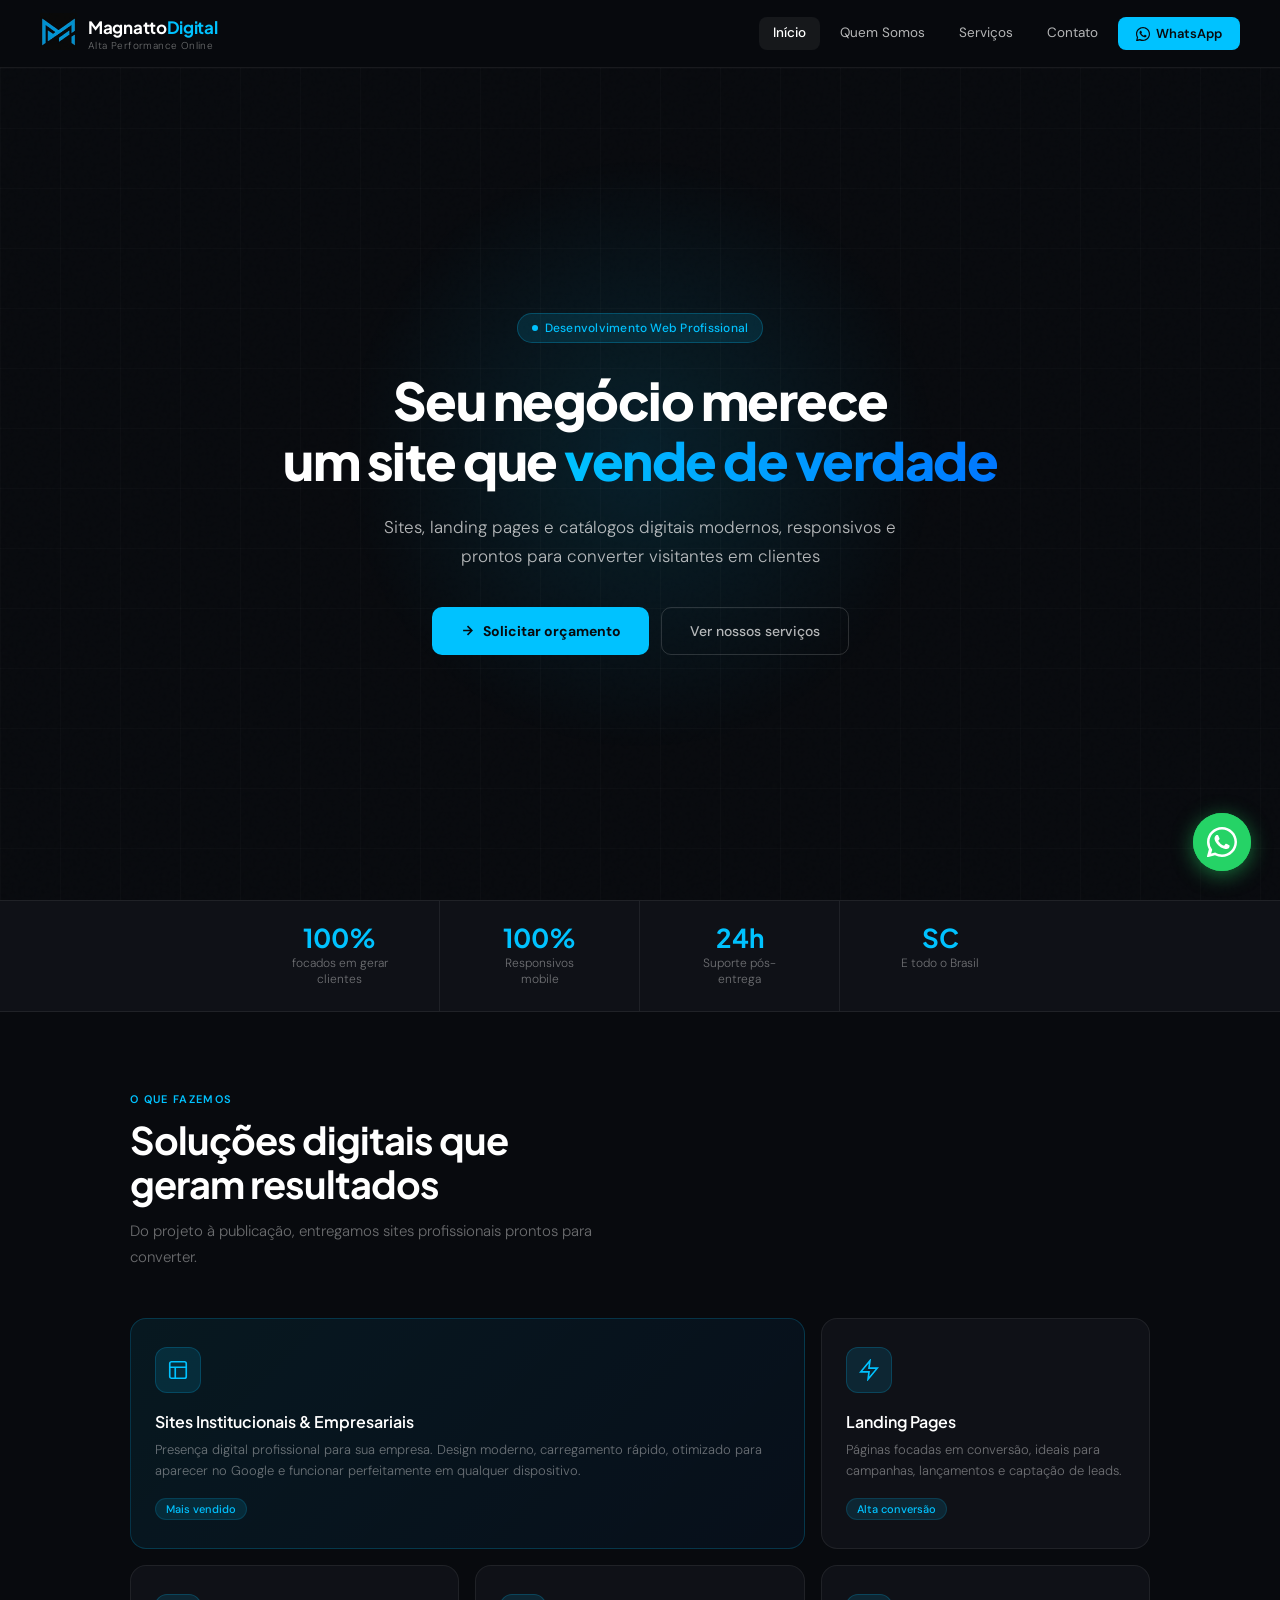
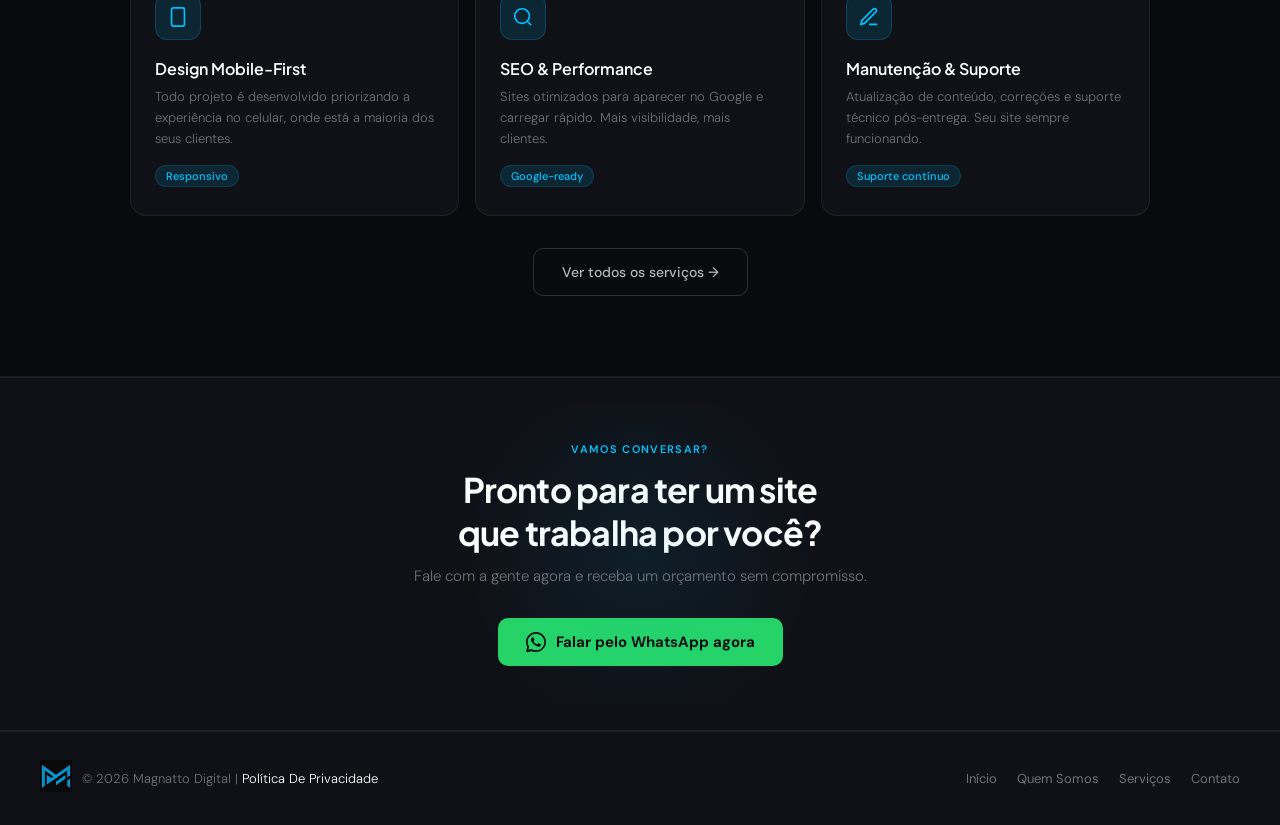
==== commit c1de54b4: "Update index.html" ====
--- a/index.html
+++ b/index.html
@@ -25,7 +25,6 @@
     <a href="index.html" class="active">Início</a>
     <a href="quem-somos.html">Quem Somos</a>
     <a href="servicos.html">Serviços</a>
-    <a href="portfolio.html">Portfolio</a>
     <a href="contato.html">Contato</a>
     <a href="#" class="nav-cta" data-wpp="">
       <svg width="14" height="14" viewBox="0 0 24 24" fill="currentColor"><path d="M17.472 14.382c-.297-.149-1.758-.867-2.03-.967-.273-.099-.471-.148-.67.15-.197.297-.767.966-.94 1.164-.173.199-.347.223-.644.075-.297-.15-1.255-.463-2.39-1.475-.883-.788-1.48-1.761-1.653-2.059-.173-.297-.018-.458.13-.606.134-.133.298-.347.446-.52.149-.174.198-.298.298-.497.099-.198.05-.371-.025-.52-.075-.149-.669-1.612-.916-2.207-.242-.579-.487-.5-.669-.51-.173-.008-.371-.01-.57-.01-.198 0-.52.074-.792.372-.272.297-1.04 1.016-1.04 2.479 0 1.462 1.065 2.875 1.213 3.074.149.198 2.096 3.2 5.077 4.487.709.306 1.262.489 1.694.625.712.227 1.36.195 1.871.118.571-.085 1.758-.719 2.006-1.413.248-.694.248-1.289.173-1.413-.074-.124-.272-.198-.57-.347z"/><path d="M12 0C5.373 0 0 5.373 0 12c0 2.123.554 4.118 1.522 5.847L.057 23.853a.5.5 0 0 0 .609.608l6.007-1.464A11.939 11.939 0 0 0 12 24c6.627 0 12-5.373 12-12S18.627 0 12 0zm0 22a9.952 9.952 0 0 1-5.093-1.396l-.363-.215-3.769.918.936-3.669-.236-.378A9.952 9.952 0 0 1 2 12C2 6.477 6.477 2 12 2s10 4.477 10 10-4.477 10-10 10z"/></svg>
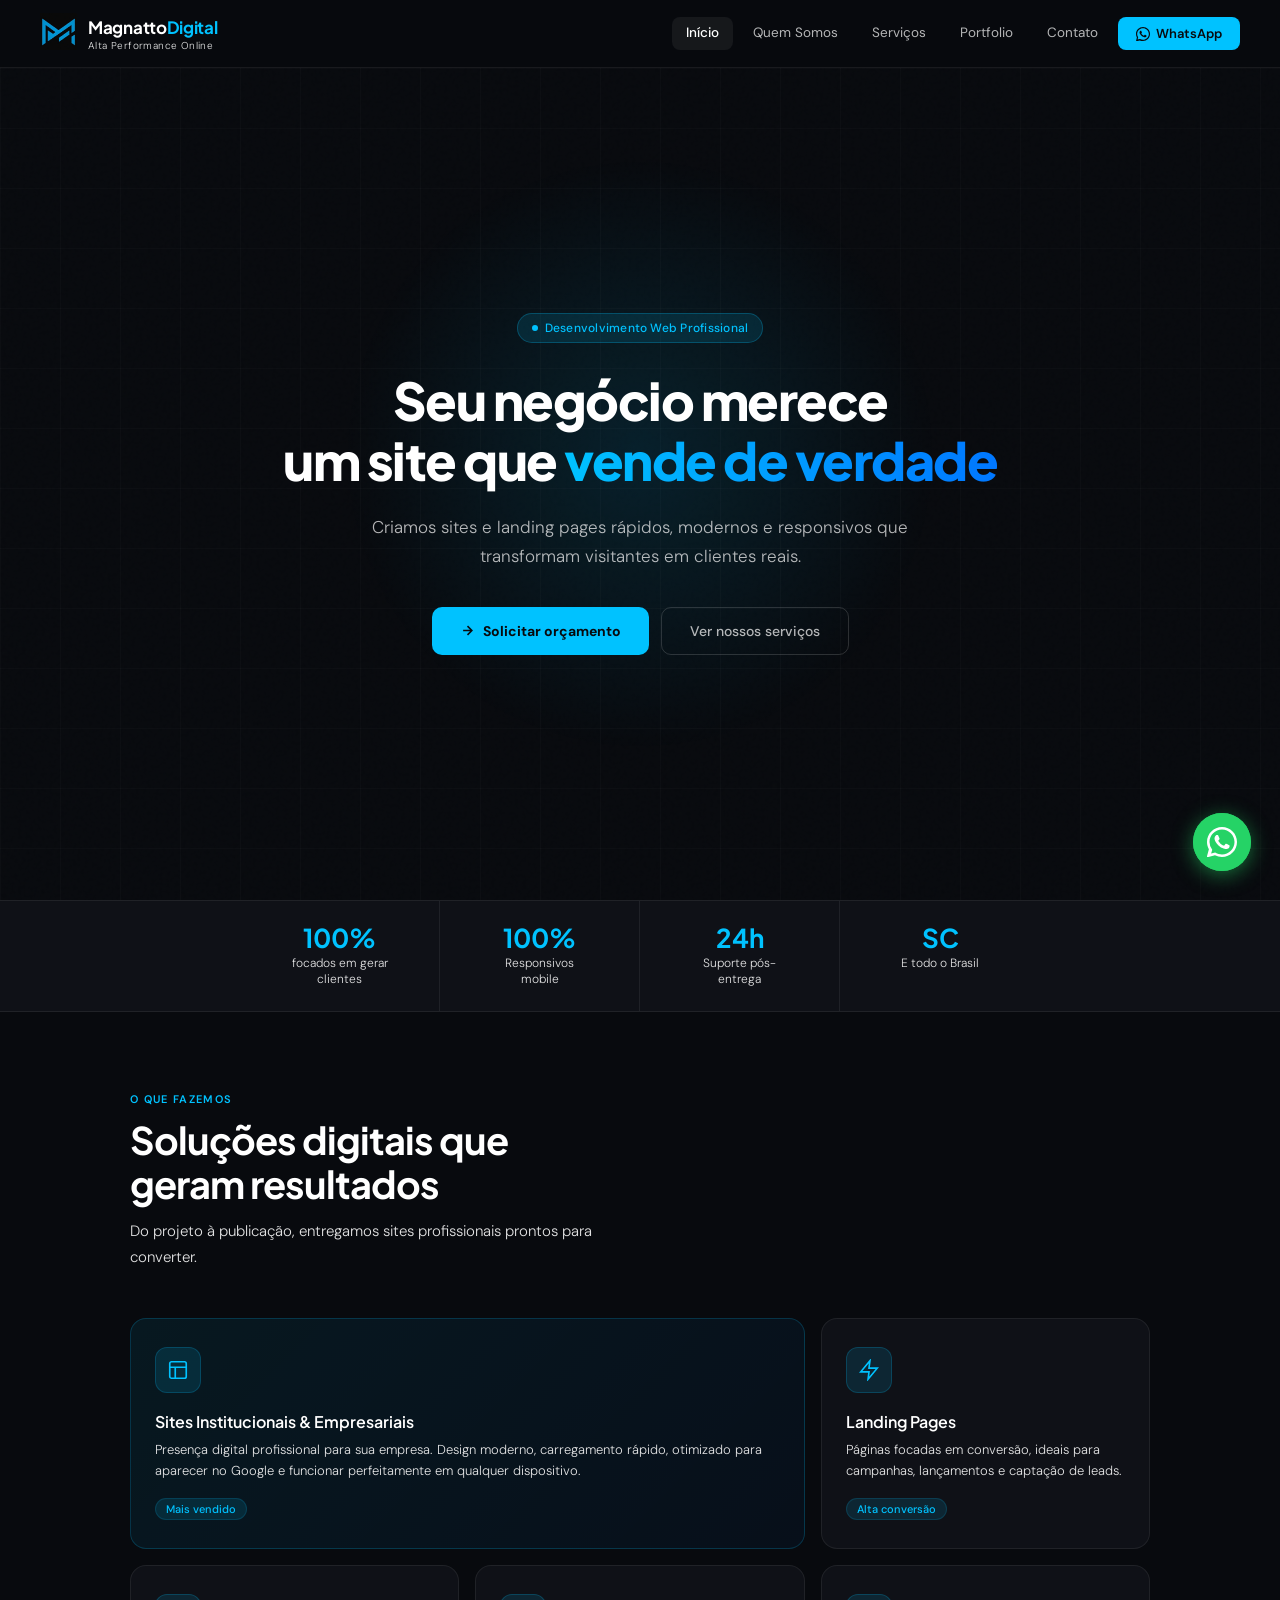
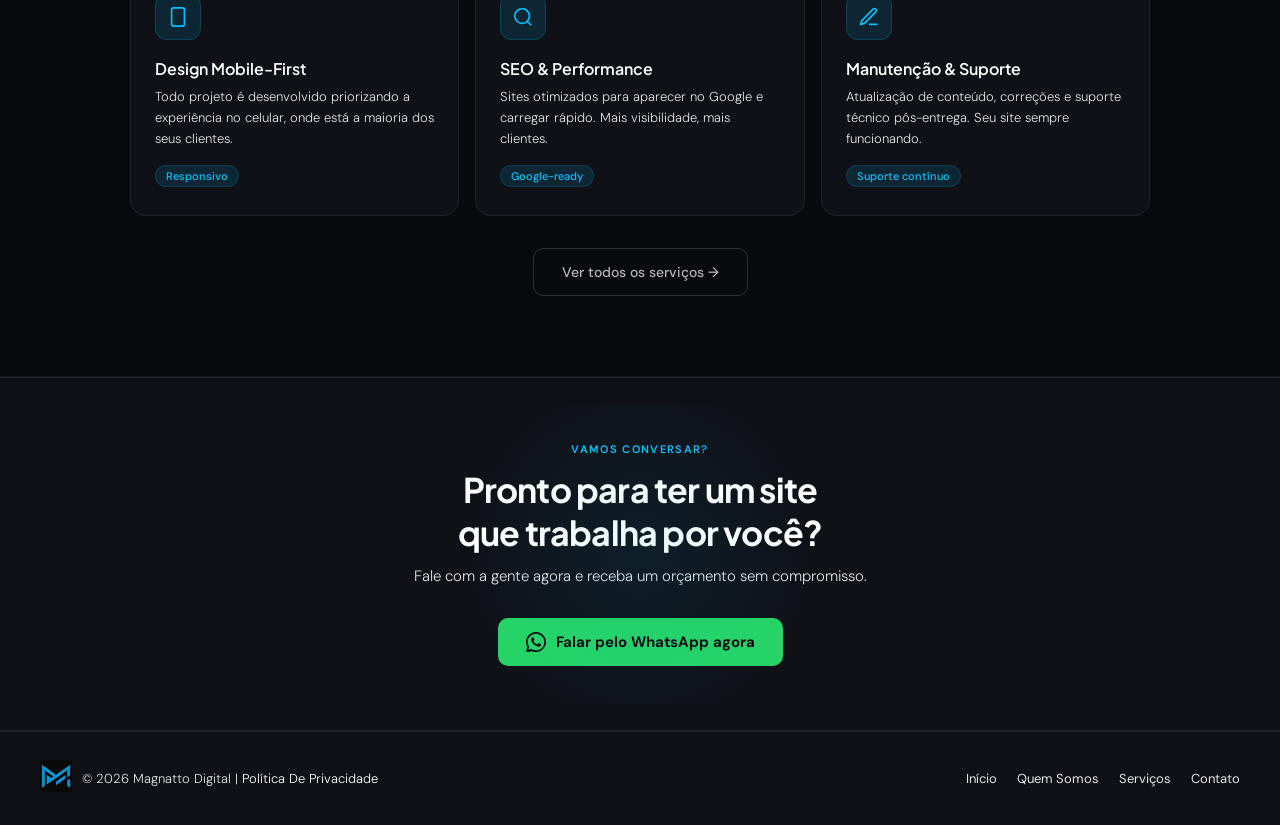
==== commit dd3bcae7: "Add files via upload" ====
--- a/index.html
+++ b/index.html
@@ -25,6 +25,7 @@
     <a href="index.html" class="active">Início</a>
     <a href="quem-somos.html">Quem Somos</a>
     <a href="servicos.html">Serviços</a>
+    <a href="portfolio.html">Portfolio</a>
     <a href="contato.html">Contato</a>
     <a href="#" class="nav-cta" data-wpp="">
       <svg width="14" height="14" viewBox="0 0 24 24" fill="currentColor"><path d="M17.472 14.382c-.297-.149-1.758-.867-2.03-.967-.273-.099-.471-.148-.67.15-.197.297-.767.966-.94 1.164-.173.199-.347.223-.644.075-.297-.15-1.255-.463-2.39-1.475-.883-.788-1.48-1.761-1.653-2.059-.173-.297-.018-.458.13-.606.134-.133.298-.347.446-.52.149-.174.198-.298.298-.497.099-.198.05-.371-.025-.52-.075-.149-.669-1.612-.916-2.207-.242-.579-.487-.5-.669-.51-.173-.008-.371-.01-.57-.01-.198 0-.52.074-.792.372-.272.297-1.04 1.016-1.04 2.479 0 1.462 1.065 2.875 1.213 3.074.149.198 2.096 3.2 5.077 4.487.709.306 1.262.489 1.694.625.712.227 1.36.195 1.871.118.571-.085 1.758-.719 2.006-1.413.248-.694.248-1.289.173-1.413-.074-.124-.272-.198-.57-.347z"/><path d="M12 0C5.373 0 0 5.373 0 12c0 2.123.554 4.118 1.522 5.847L.057 23.853a.5.5 0 0 0 .609.608l6.007-1.464A11.939 11.939 0 0 0 12 24c6.627 0 12-5.373 12-12S18.627 0 12 0zm0 22a9.952 9.952 0 0 1-5.093-1.396l-.363-.215-3.769.918.936-3.669-.236-.378A9.952 9.952 0 0 1 2 12C2 6.477 6.477 2 12 2s10 4.477 10 10-4.477 10-10 10z"/></svg>
@@ -55,7 +56,7 @@
   <div class="hero-content">
     <div class="hero-badge">Desenvolvimento Web Profissional</div>
     <h1>Seu negócio merece<br>um site que <span class="highlight">vende de verdade</span></h1>
-    <p>Sites, landing pages e catálogos digitais modernos, responsivos e prontos para converter visitantes em clientes</p>
+    <p>Criamos sites e landing pages rápidos, modernos e responsivos que transformam visitantes em clientes reais.</p>
     <div class="hero-actions">
       <a href="#" class="btn-primary" data-wpp="Olá! Quero solicitar um orçamento para criação de site.">
         <svg width="15" height="15" viewBox="0 0 24 24" fill="none" stroke="currentColor" stroke-width="2.5"><path d="M5 12h14M12 5l7 7-7 7"/></svg>
--- a/style.css
+++ b/style.css
@@ -10,7 +10,7 @@
   --border-hover: rgba(255,255,255,0.15);
   --white: #FFFFFF;
   --white-70: rgba(255,255,255,0.7);
-  --white-40: rgba(255,255,255,0.4);
+  --white-40: rgba(255, 255, 255, 0.886);
   --white-10: rgba(255,255,255,0.06);
   --accent: #00C2FF;
   --accent-dim: rgba(0,194,255,0.12);
@@ -279,6 +279,7 @@
   gap: 12px;
   justify-content: center;
   flex-wrap: wrap;
+  
 }
 
 .btn-primary {
@@ -374,6 +375,7 @@
   font-weight: 700;
   color: var(--accent);
   line-height: 1;
+  
 }
 
 .stat-label {
@@ -842,4 +844,4 @@
 .politica{
   color: white;
   text-decoration: none;
-}+}
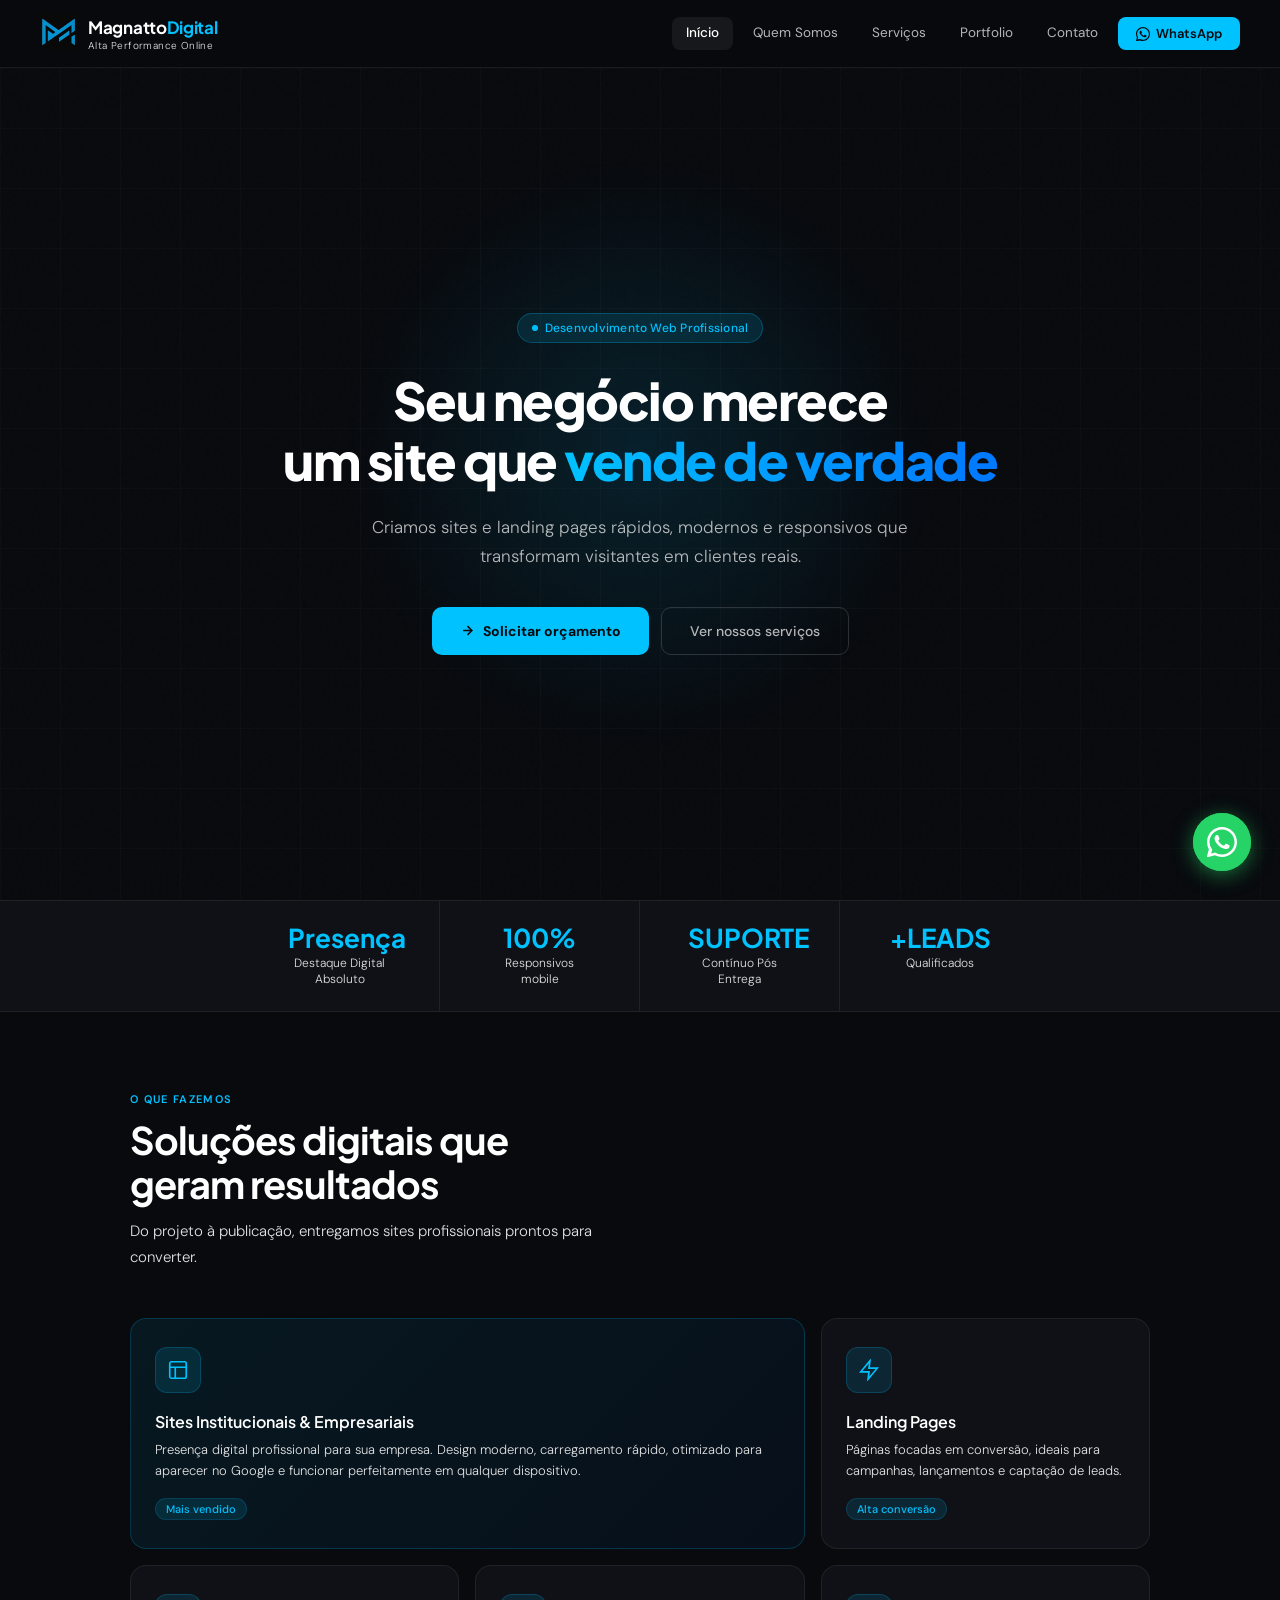
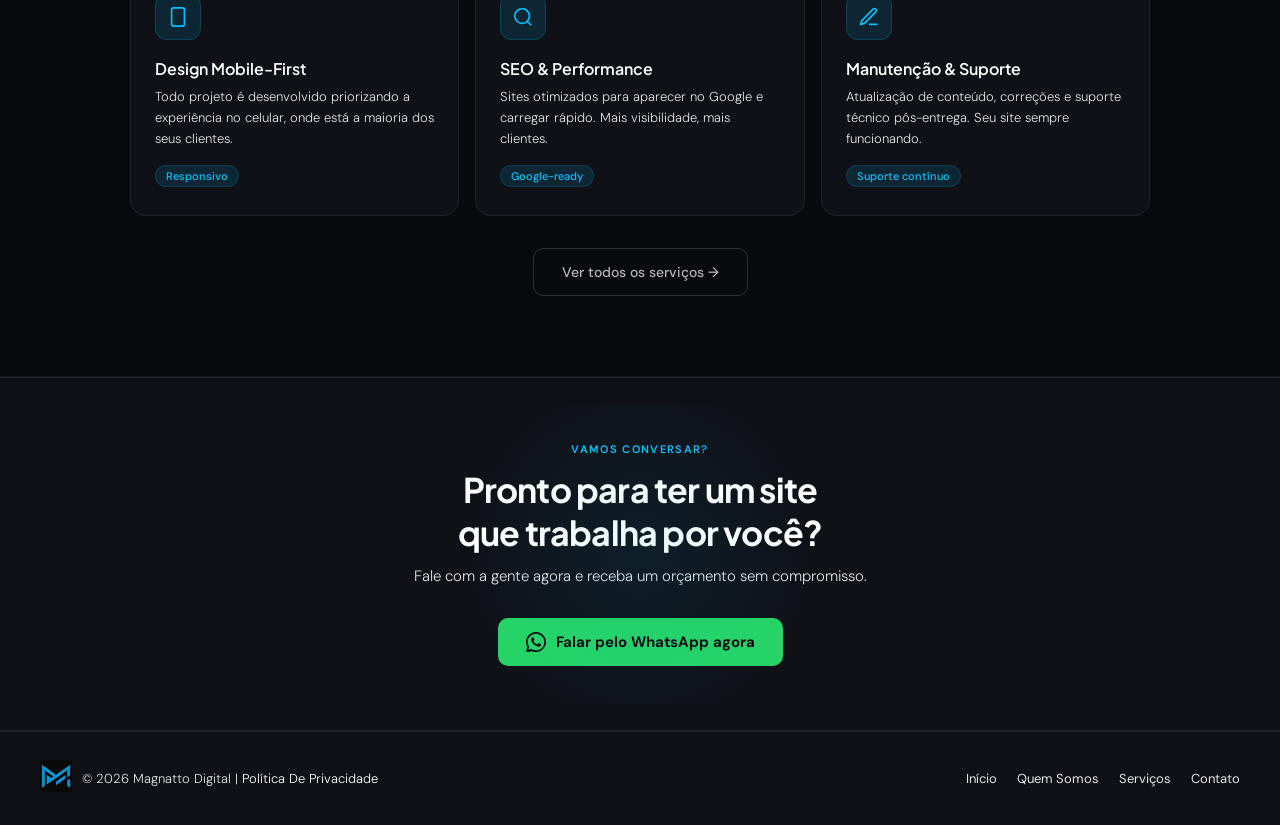
==== commit afe12474: "Add files via upload" ====
--- a/index.html
+++ b/index.html
@@ -42,6 +42,7 @@
   <a href="index.html" class="active">Início</a>
   <a href="quem-somos.html">Quem Somos</a>
   <a href="servicos.html">Serviços</a>
+  <a href="portfolio.html">Portfolio</a>
   <a href="contato.html">Contato</a>
   <a href="#" class="mob-wpp" data-wpp="">
     <svg width="16" height="16" viewBox="0 0 24 24" fill="currentColor"><path d="M17.472 14.382c-.297-.149-1.758-.867-2.03-.967-.273-.099-.471-.148-.67.15-.197.297-.767.966-.94 1.164-.173.199-.347.223-.644.075-.297-.15-1.255-.463-2.39-1.475-.883-.788-1.48-1.761-1.653-2.059-.173-.297-.018-.458.13-.606.134-.133.298-.347.446-.52.149-.174.198-.298.298-.497.099-.198.05-.371-.025-.52-.075-.149-.669-1.612-.916-2.207-.242-.579-.487-.5-.669-.51-.173-.008-.371-.01-.57-.01-.198 0-.52.074-.792.372-.272.297-1.04 1.016-1.04 2.479 0 1.462 1.065 2.875 1.213 3.074.149.198 2.096 3.2 5.077 4.487.709.306 1.262.489 1.694.625.712.227 1.36.195 1.871.118.571-.085 1.758-.719 2.006-1.413.248-.694.248-1.289.173-1.413-.074-.124-.272-.198-.57-.347z"/><path d="M12 0C5.373 0 0 5.373 0 12c0 2.123.554 4.118 1.522 5.847L.057 23.853a.5.5 0 0 0 .609.608l6.007-1.464A11.939 11.939 0 0 0 12 24c6.627 0 12-5.373 12-12S18.627 0 12 0zm0 22a9.952 9.952 0 0 1-5.093-1.396l-.363-.215-3.769.918.936-3.669-.236-.378A9.952 9.952 0 0 1 2 12C2 6.477 6.477 2 12 2s10 4.477 10 10-4.477 10-10 10z"/></svg>
@@ -70,20 +71,20 @@
 <!-- STATS -->
 <div class="stats-bar">
   <div class="stat-item">
-    <div class="stat-num">100%</div>
-    <div class="stat-label">focados em gerar clientes</div>
+    <div class="stat-num">Presença</div>
+    <div class="stat-label">Destaque Digital Absoluto</div>
   </div>
   <div class="stat-item">
     <div class="stat-num">100%</div>
     <div class="stat-label">Responsivos mobile</div>
   </div>
   <div class="stat-item">
-    <div class="stat-num">24h</div>
-    <div class="stat-label">Suporte pós-entrega</div>
+    <div class="stat-num">SUPORTE</div>
+    <div class="stat-label">Contínuo Pós Entrega</div>
   </div>
   <div class="stat-item">
-    <div class="stat-num">SC</div>
-    <div class="stat-label">E todo o Brasil</div>
+    <div class="stat-num">+LEADS</div>
+    <div class="stat-label">Qualificados</div>
   </div>
 </div>
 
